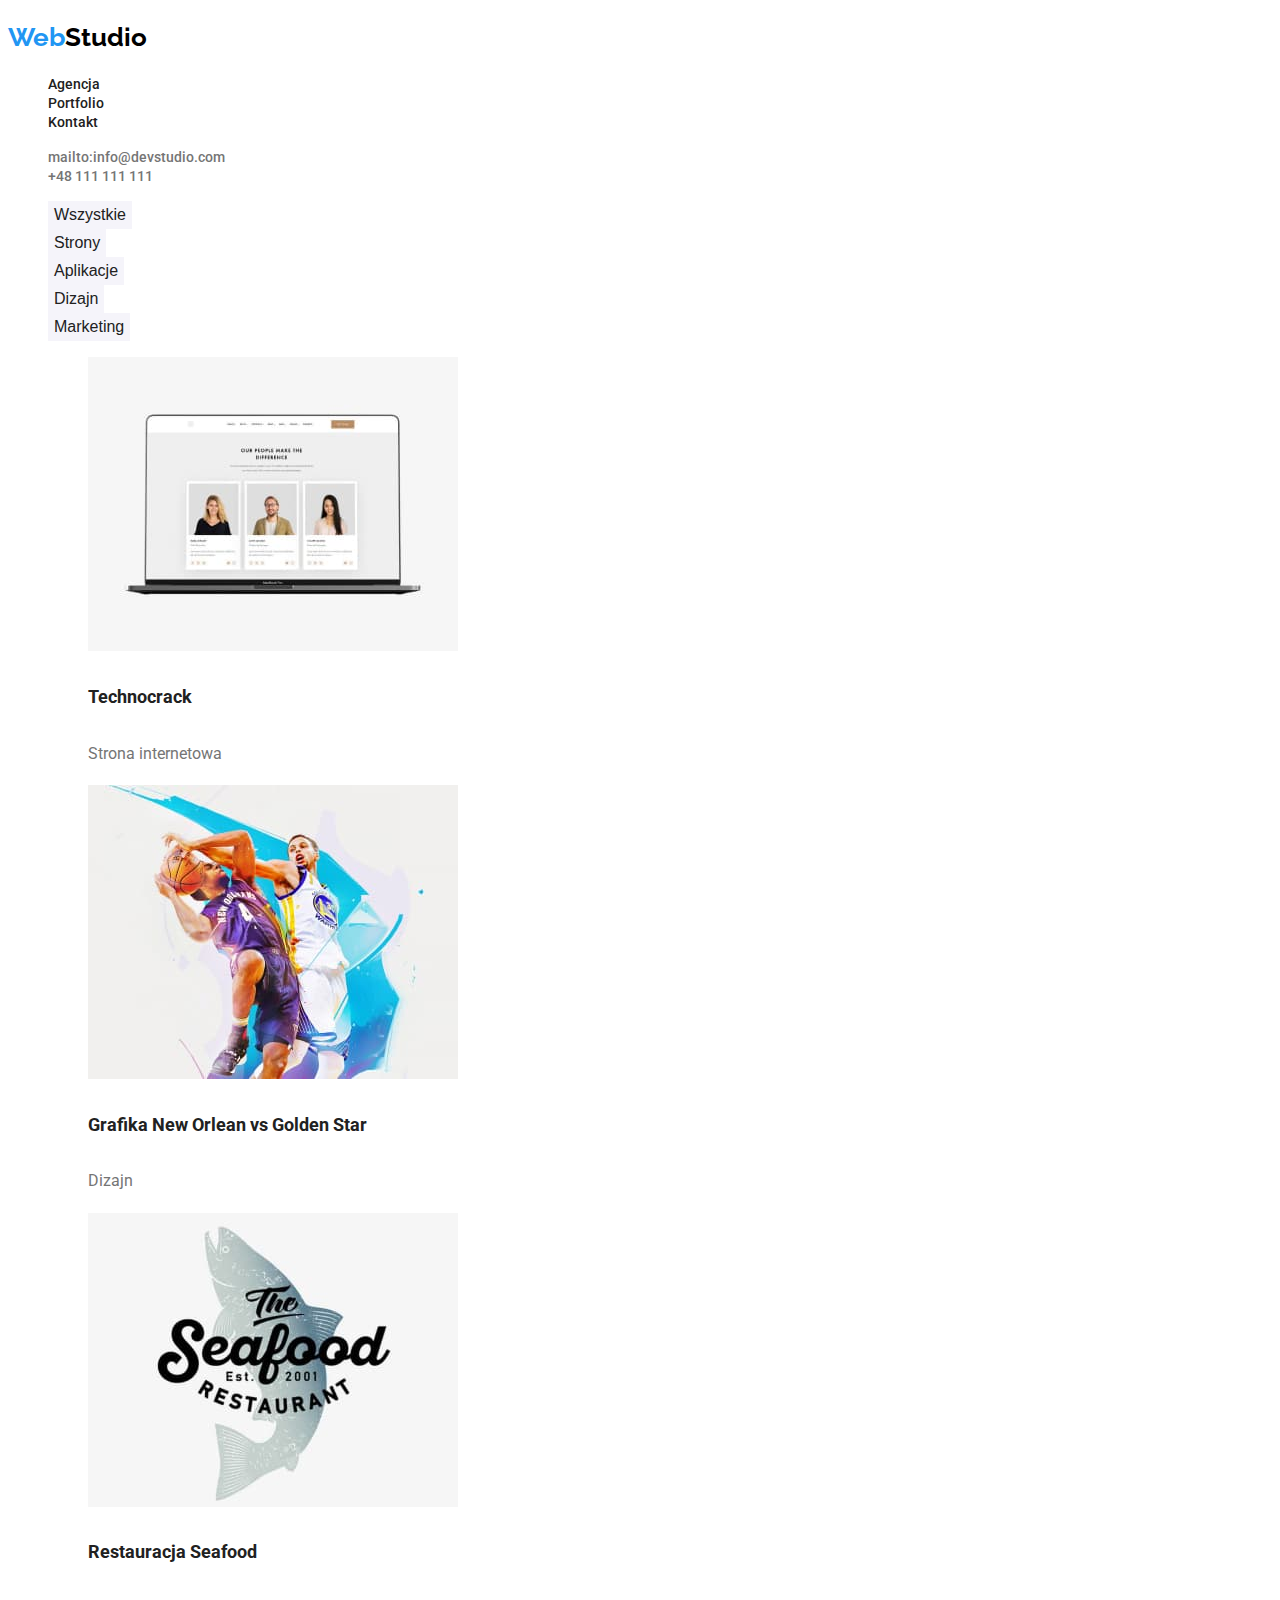
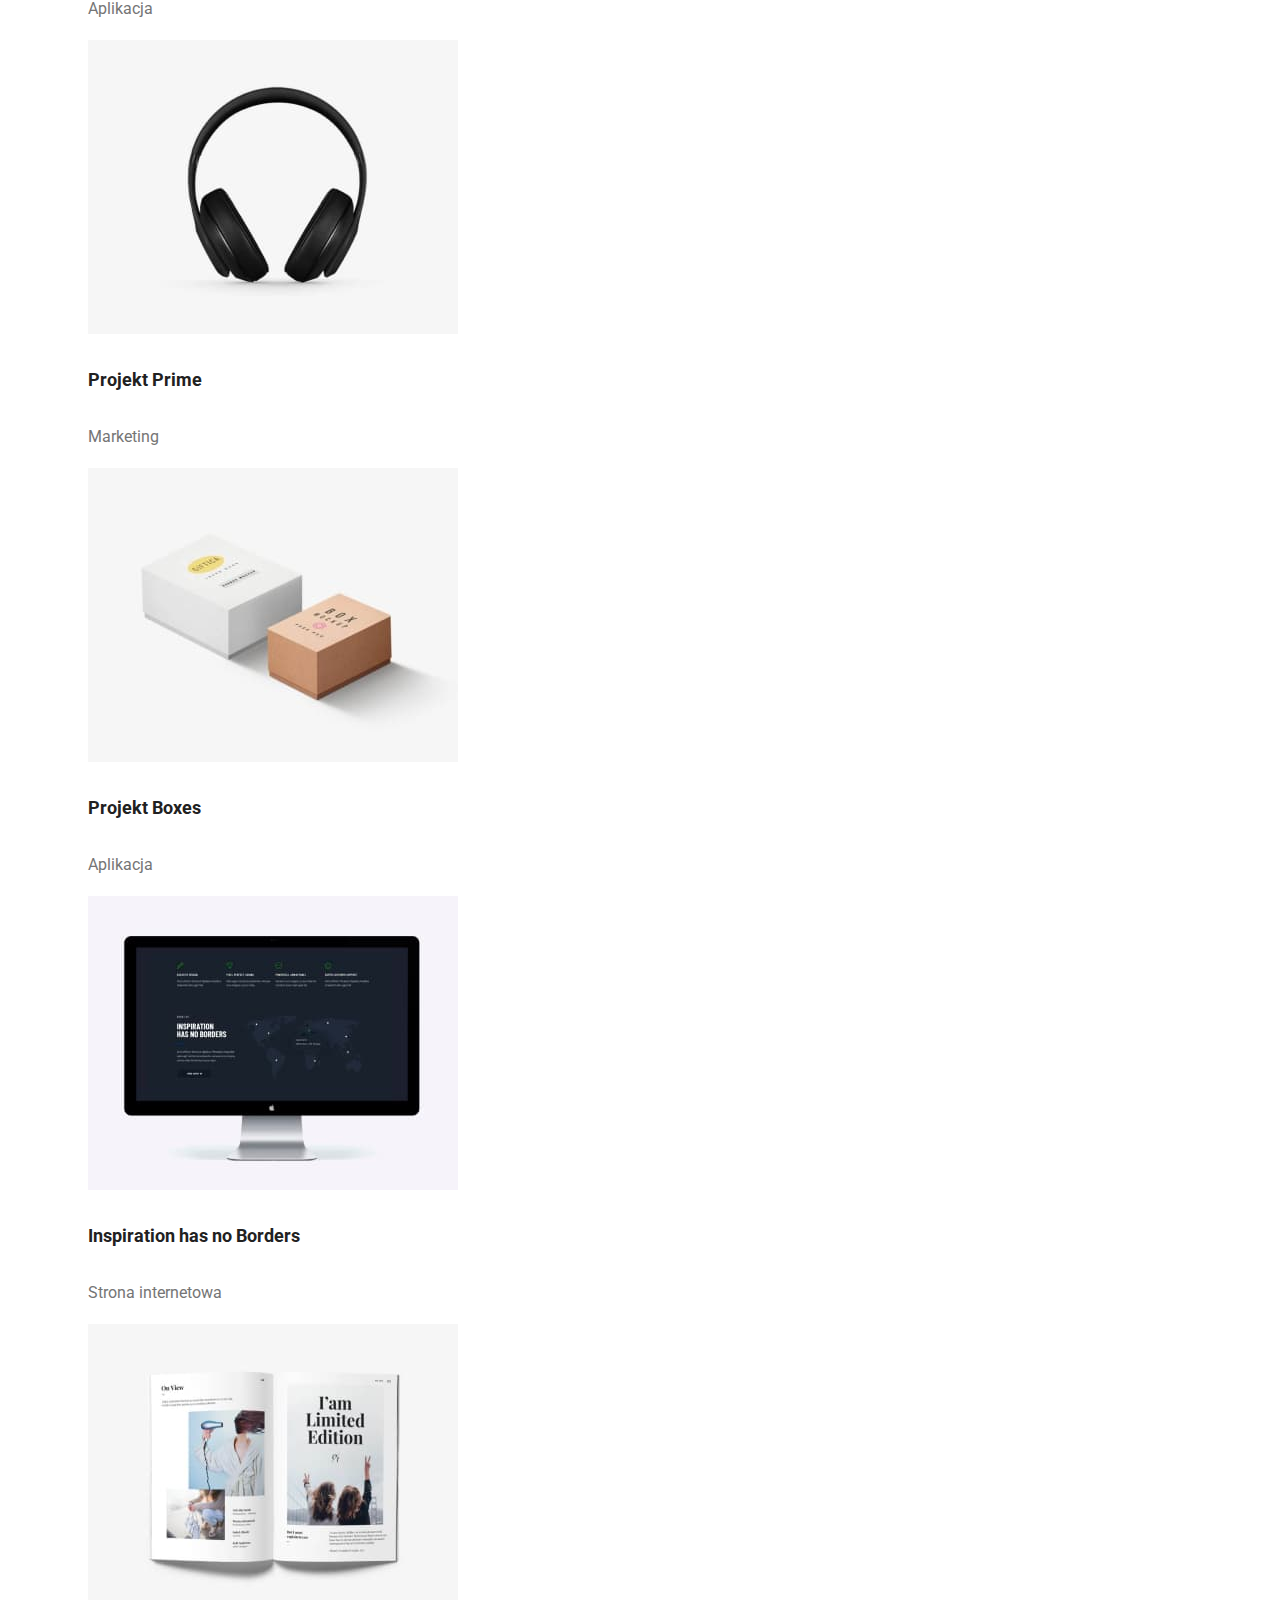
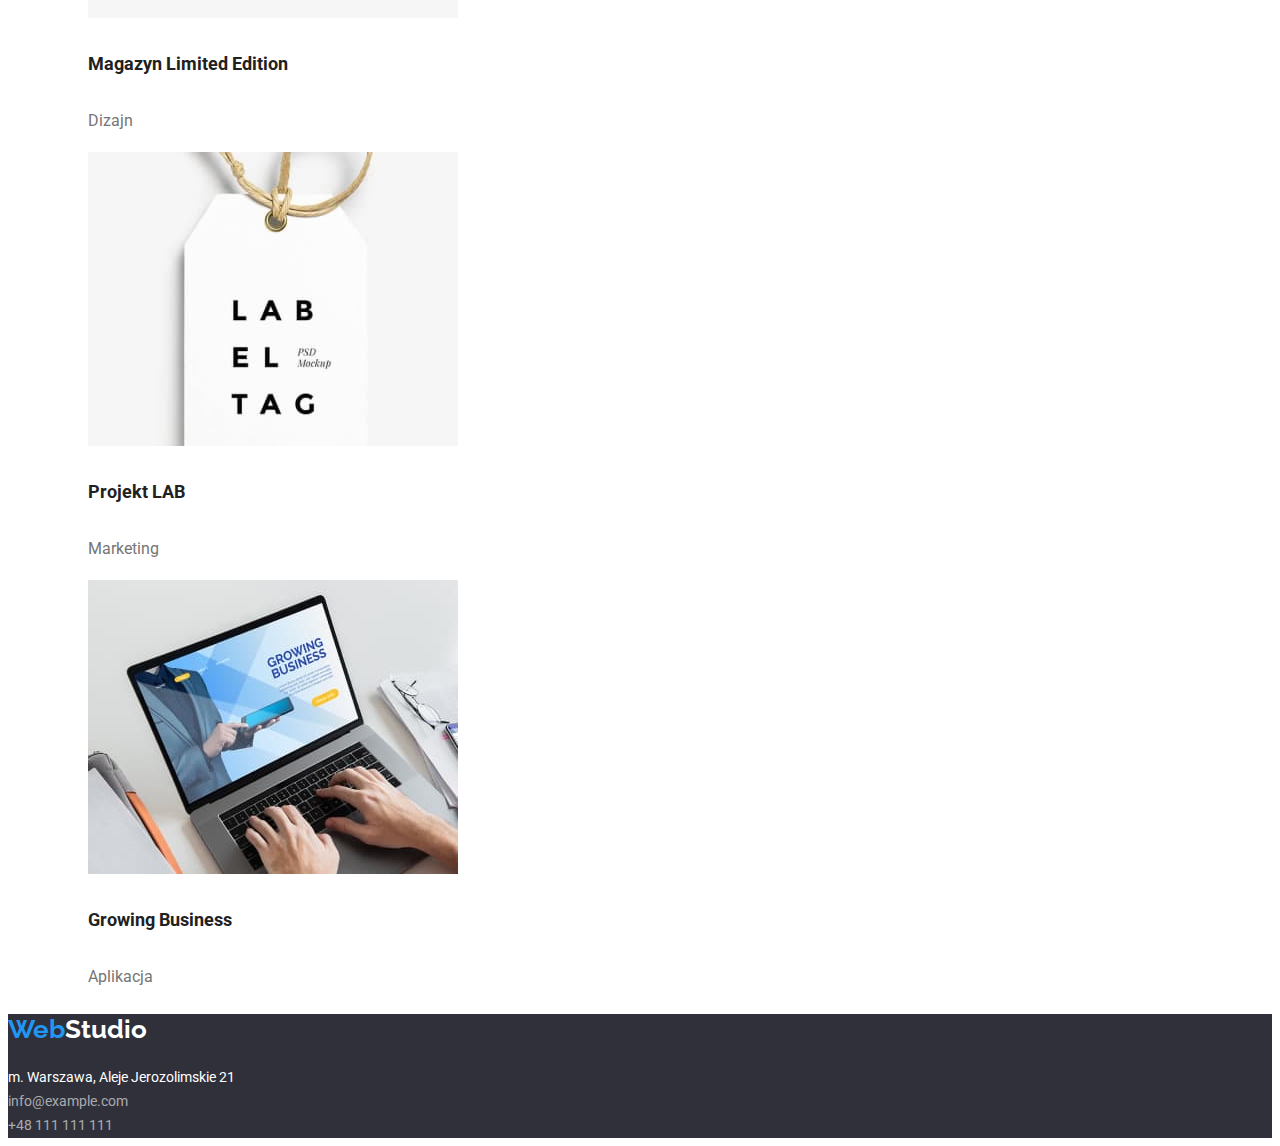
==== portfolio.html @ e63ce758 "start" ====
<!DOCTYPE html>
<html lang="pl">
  <head>
    <meta charset="utf-8" />
    <meta http-equiv="x-ua-compatible" content="ie=edge" />
    <meta name="viewport" content="width=device-width, initial-scale=1.0" />
    <link rel="stylesheet" href="./css/styles.css" />
    <link rel="preconnect" href="https://fonts.googleapis.com" />
    <link rel="preconnect" href="https://fonts.gstatic.com" crossorigin />
    <link
      href="https://fonts.googleapis.com/css2?family=Raleway:wght@700&family=Roboto:ital,wght@0,400;0,500;0,700;0,900;1,400;1,500;1,700;1,900&display=swap"
      rel="stylesheet"
    />
    <title>WebStudio</title>
  </head>

  <body>
    <!-- Header -->
    <header>
      <a class="link" href="https://vigab.github.io/goit-markup-hw-02/">
        <h2 class="web">Web<span class="studio">Studio</span></h2>
      </a>
      <nav>
        <ul>
          <li>
            <a class="link" href="index.html">Agencja</a>
          </li>
          <li>
            <a class="link" href="portfolio.html">Portfolio</a>
          </li>
          <li>
            <a class="link" href="kontakt.html">Kontakt</a>
          </li>
        </ul>
      </nav>
      <ul>
        <li>
          <a class="contact" href="mailto:info@devstudio.com"
            >mailto:info@devstudio.com</a
          >
        </li>
        <li><a class="contact" href="tel:+48111111111">+48 111 111 111</a></li>
      </ul>
    </header>
    <main>
      <!-- Section 5 -->
      <section class="portfolio-buttons">
        <ul>
          <li>
            <button type="button" class="button-portfolio">
              <span class="button-portfolio-text">Wszystkie</span>
            </button>
          </li>
          <li>
            <button type="button" class="button-portfolio">
              <span class="button-portfolio-text">Strony</span>
            </button>
          </li>
          <li>
            <button type="button" class="button-portfolio">
              <span class="button-portfolio-text">Aplikacje</span>
            </button>
          </li>
          <li>
            <button type="button" class="button-portfolio">
              <span class="button-portfolio-text">Dizajn</span>
            </button>
          </li>
          <li>
            <button type="button" class="button-portfolio">
              <span class="button-portfolio-text">Marketing</span>
            </button>
          </li>
        </ul>
      </section>
      <section class="portfolio-projects">
        <ul>
          <li>
            <figure>
              <img
                src="./images/technocrack.jpg"
                alt="projekt strony internetowej"
                width="370"
                height="294"
              />
              <figcaption>
                <h4 class="portfolio-name">Technocrack</h4>
                <p class="affiliation">Strona internetowa</p>
              </figcaption>
            </figure>
          </li>
          <li>
            <figure>
              <img
                src="./images/grafika-new-orlean.jpg"
                alt="zawodnicy koszykówki"
                width="370"
                height="294"
              />
              <figcaption>
                <h4 class="portfolio-name">
                  Grafika New Orlean vs Golden Star
                </h4>
                <p class="affiliation">Dizajn</p>
              </figcaption>
            </figure>
          </li>
          <li>
            <figure>
              <img
                src="./images/restauracja-apka.jpg"
                alt="logo restauracji"
                width="370"
                height="294"
              />
              <figcaption>
                <h4 class="portfolio-name">Restauracja Seafood</h4>
                <p class="affiliation">Aplikacja</p>
              </figcaption>
            </figure>
          </li>
          <li>
            <figure>
              <img
                src="./images/projekt-prime.jpg"
                alt="słuchawki"
                width="370"
                height="294"
              />
              <figcaption>
                <h4 class="portfolio-name">Projekt Prime</h4>
                <p class="affiliation">Marketing</p>
              </figcaption>
            </figure>
          </li>
          <li>
            <figure>
              <img
                src="./images/projekt-boxes.jpg"
                alt="pudełka"
                width="370"
                height="294"
              />
              <figcaption>
                <h4 class="portfolio-name">Projekt Boxes</h4>
                <p class="affiliation">Aplikacja</p>
              </figcaption>
            </figure>
          </li>
          <li>
            <figure>
              <img
                src="./images/isnpiration.jpg"
                alt="ekran komputerowy"
                width="370"
                height="294"
              />
              <figcaption>
                <h4 class="portfolio-name">Inspiration has no Borders</h4>
                <p class="affiliation">Strona internetowa</p>
              </figcaption>
            </figure>
          </li>
          <li>
            <figure>
              <img
                src="./images/magazyn.jpg"
                alt="magazyn"
                width="370"
                height="294"
              />
              <figcaption>
                <h4 class="portfolio-name">Magazyn Limited Edition</h4>
                <p class="affiliation">Dizajn</p>
              </figcaption>
            </figure>
          </li>
          <li>
            <figure>
              <img
                src="./images/projekt-lab.jpg"
                alt="eytkieta"
                width="370"
                height="294"
              />
              <figcaption>
                <h4 class="portfolio-name">Projekt LAB</h4>
                <p class="affiliation">Marketing</p>
              </figcaption>
            </figure>
          </li>
          <li>
            <figure>
              <img
                src="./images/growing.jpg"
                alt="laptop"
                width="370"
                height="294"
              />
              <figcaption>
                <h4 class="portfolio-name">Growing Business</h4>
                <p class="affiliation">Aplikacja</p>
              </figcaption>
            </figure>
          </li>
        </ul>
      </section>
    </main>
    <!-- Footer -->
    <footer class="footer">
      <a class="link" href="https://vigab.github.io/goit-markup-hw-02/">
        <h2 class="web-foot">Web<span class="studio-foot">Studio</span></h2>
      </a>
      <address class="address-foot">
        m. Warszawa, Aleje Jerozolimskie 21
      </address>
      <address>
        <a class="contact-foot" href="info@example.com">info@example.com</a>
      </address>
      <address>
        <a class="contact-foot" href="tel:+48111111111">+48 111 111 111</a>
      </address>
    </footer>
  </body>
</html>
---- css/styles.css ----
/*all*/
body {
    font-family: 'Roboto',
            sans-serif;
    color: black;
}

:root {
    --main-blue: #2196F3;
    --lighter-black: #212121;
    --main-grey: #757575;
    --background-dark: #2F303A;
    --button-grey: #F5F4FA;
    --background-grey: #F5F4FA;

}

ul {
    list-style-type: none;
}


/*Header*/
.web,
.studio {
    font-family: Raleway, sans-serif;
    font-size: 26px;
    font-weight: 700;
    line-height: 1.19;
}

.web {
    color: var(--main-blue);
}

.studio {
    color: black;
}

.link:hover,
.link:focus {
    color: var(--main-blue);
}

.contact:hover,
.contact:focus {
    color: var(--main-blue);
}

.link,
.contact {
    text-decoration: none;
    font-weight: 500;
    font-size: 14px;
    line-height: 1.14;
}

.link {
    color: var(--lighter-black);
}

.contact {
    color: var(--main-grey);
}


/*Sections main page*/

.section-title {
    background-color: var(--background-dark);
}

.our-team {
    background-color: var(--background-grey);
}

.title-main {
    color: white;
    font-size: 44px;
    font-weight: 900;
    text-align: center;
    line-height: 1.36;
}

.button-main {
    background-color: var(--main-blue);
    cursor: pointer;
    border: 0px;
}

.button-main:hover {
    background-color: #2196F3CC;
}

.button-main-text {
    color: white;
    font-size: 16px;
    font-weight: 700;
    text-align: center;
    line-height: 1.875;
}

.lorem-title {
    font-weight: 700;
    font-size: 14px;
    text-transform: uppercase;
    color: var(--lighter-black);
    line-height: 1.14;
}

.lorem-text {
    font-size: 14px;
    color: var(--main-grey);
    line-height: 1.71;
}

.title-section {
    font-size: 36px;
    font-weight: 700;
    text-align: center;
    color: var(--lighter-black);
    line-height: 1.17;
}

.name {
    font-weight: 500;
    font-size: 16px;
    text-align: center;
    color: var(--lighter-black);
    line-height: 1.19;
}

.occupation {
    font-size: 16px;
    text-align: center;
    color: var(--main-grey);
    line-height: 1.19;
}

/* Section portfolio */

.button-portfolio {
    background-color: var(--button-grey);
    cursor: pointer;
    border: 0px;
}

.button-portfolio:hover {
    background-color: var(--main-blue);
}

.button-portfolio-text {
    font-size: 16px;
    font-weight: 500;
    line-height: 1.62;
    color: var(--lighter-black);
    text-align: center;
}

.portfolio-name {
    font-weight: 700;
    font-size: 18px;
    line-height: 2;
    color: var(--lighter-black);
}

.affiliation {
    font-size: 16px;
    line-height: 1.88;
    color: var(--main-grey);
}




/*Footer*/

.footer {
    background-color: var(--background-dark);
}

.web-foot,
.studio-foot {
    font-family: Raleway, sans-serif;
    font-size: 26px;
    font-weight: 700;
    line-height: 1.19;
}

.web-foot {
    color: var(--main-blue);
}

.studio-foot {
    color: white;
}

.address-foot {
    color: white;
}

.contact-foot:hover,
.contact-foot:focus {
    color: var(--main-blue);
}

.contact-foot {
    text-decoration: none;
    color: rgba(255, 255, 255, 0.6);
}

.address-foot,
.contact-foot {
    font-size: 14px;
    line-height: 1.71;
    font-style: normal;
}
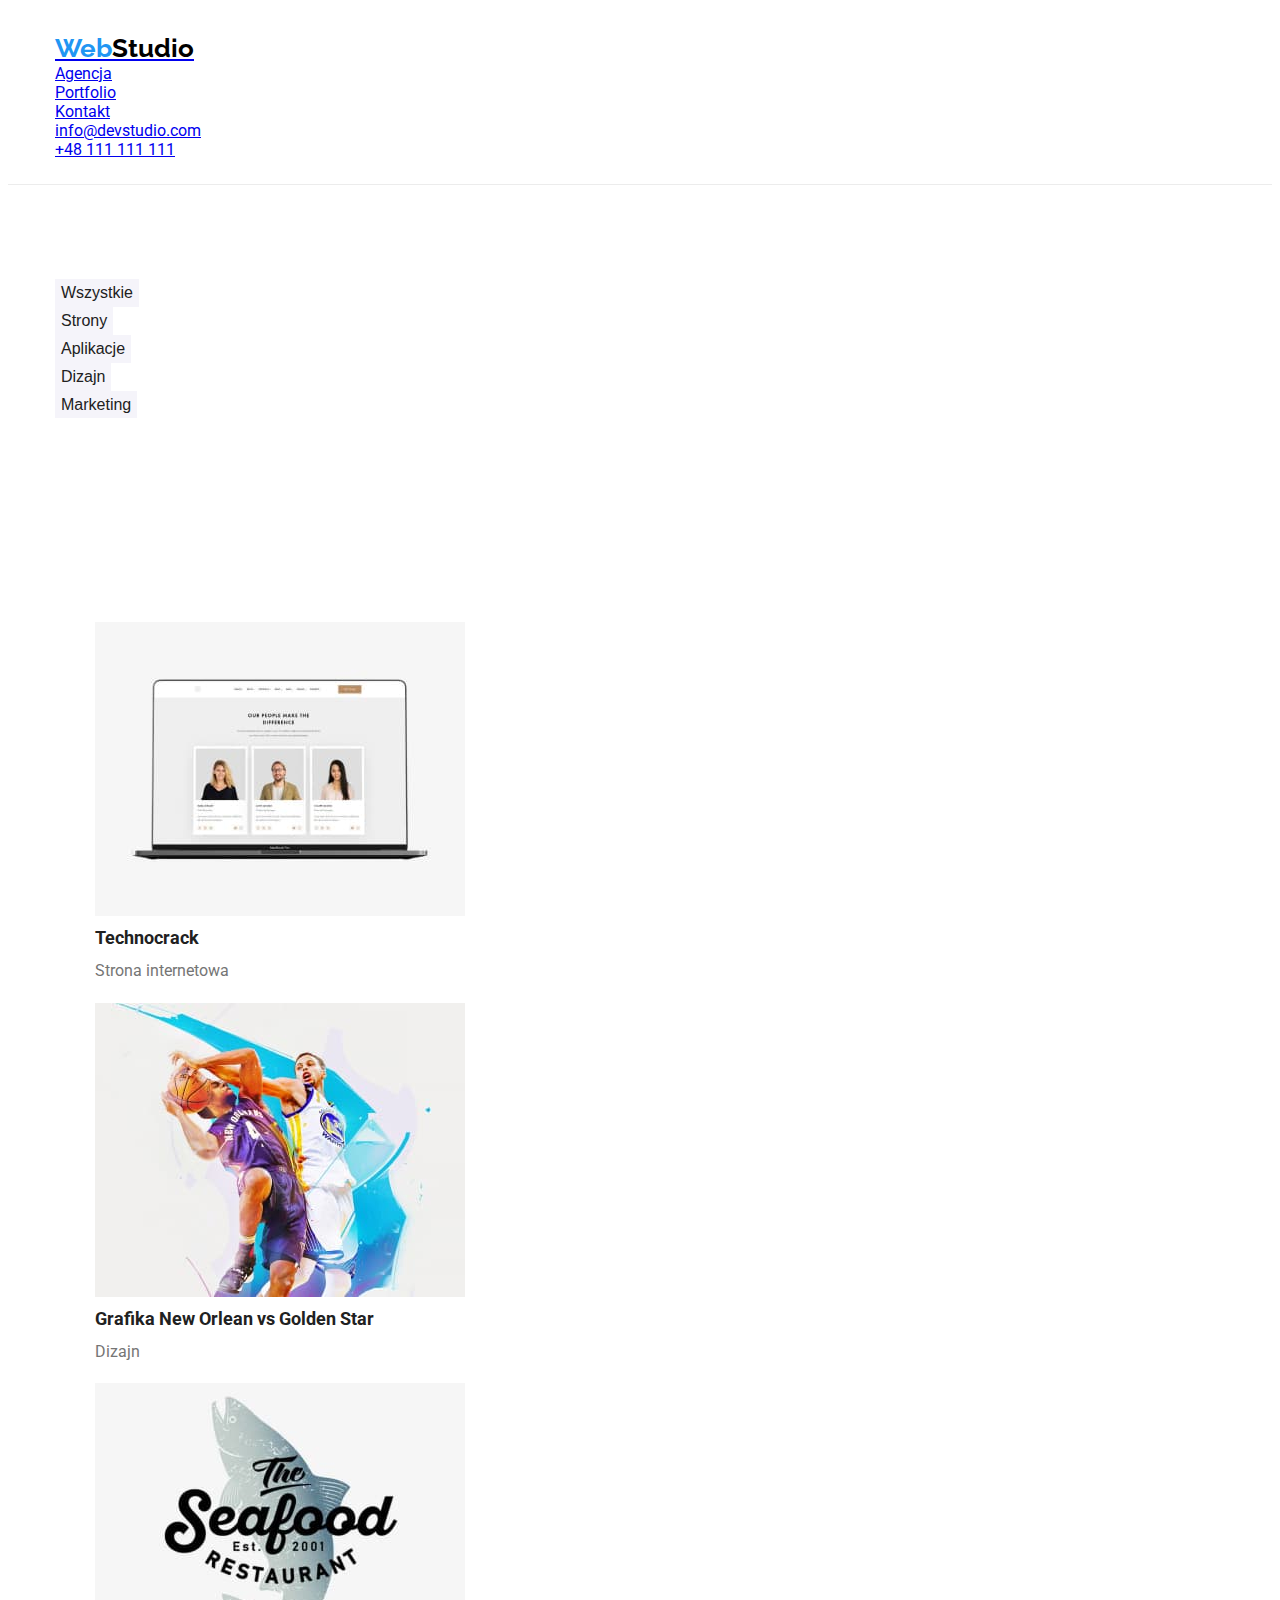
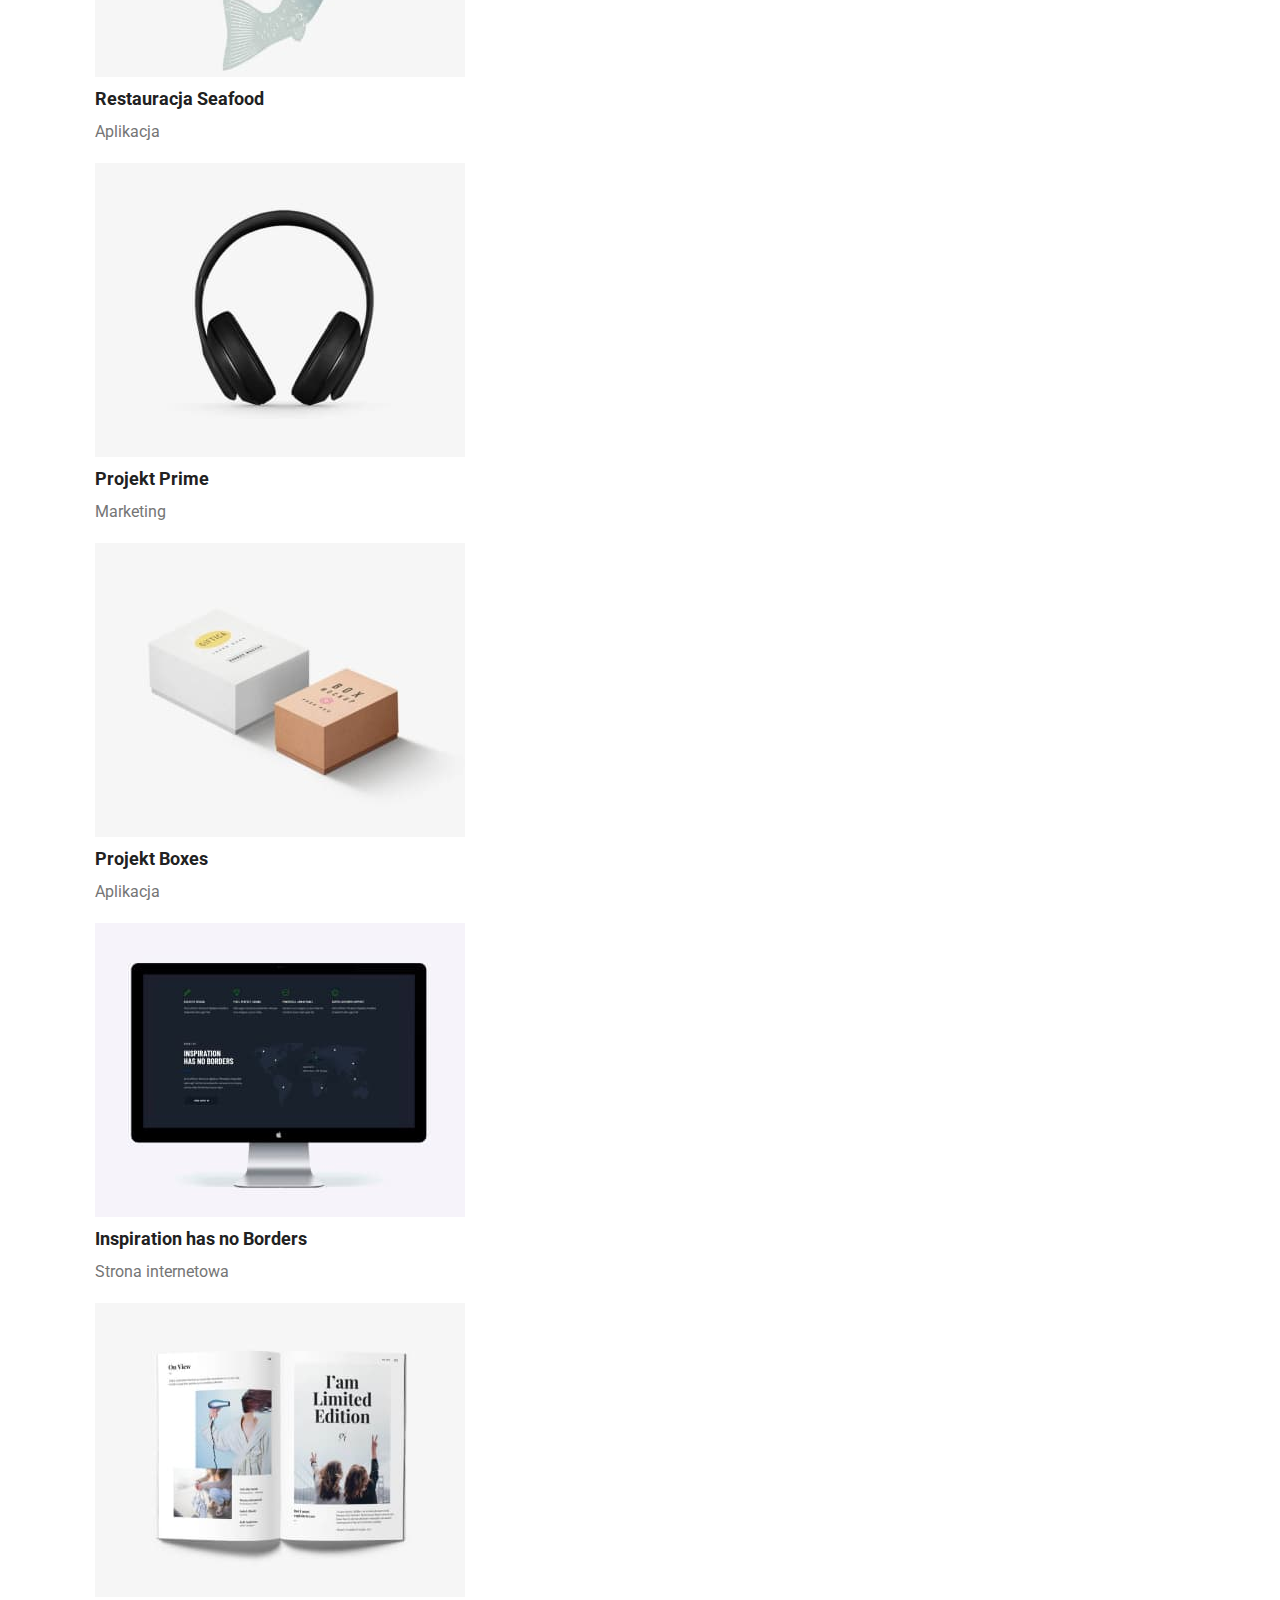
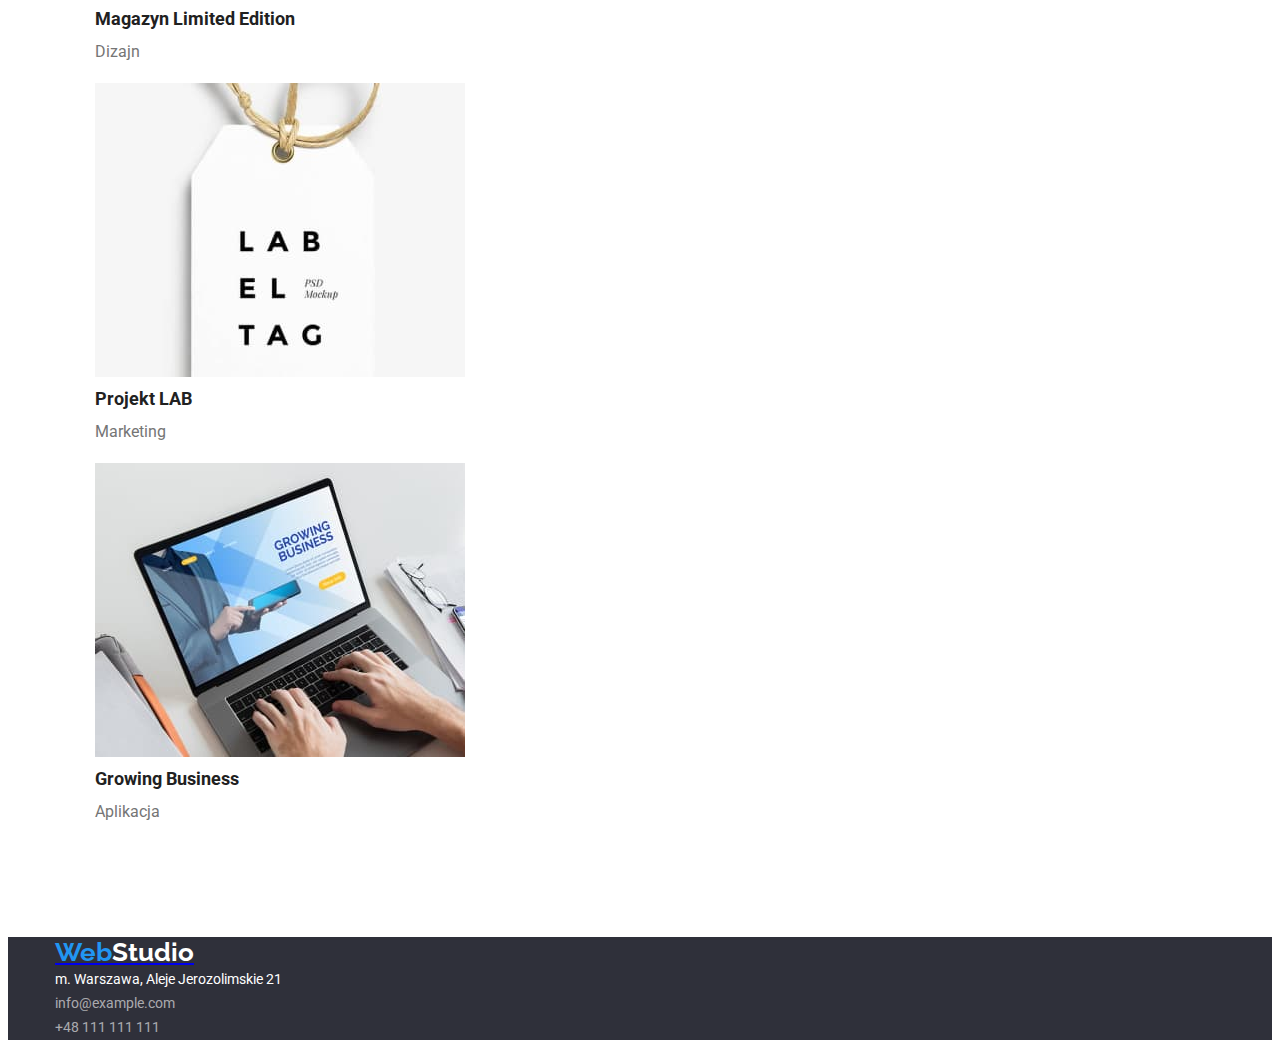
==== commit c5b2eacd: "learning flex" ====
--- a/portfolio.html
+++ b/portfolio.html
@@ -16,211 +16,229 @@
 
   <body>
     <!-- Header -->
-    <header>
-      <a class="link" href="https://vigab.github.io/goit-markup-hw-02/">
-        <h2 class="web">Web<span class="studio">Studio</span></h2>
-      </a>
-      <nav>
+    <header class="header">
+      <div class="container">
+        <a class="link" href="https://vigab.github.io/goit-markup-hw-03/">
+          <h2 class="web">Web<span class="studio">Studio</span></h2>
+        </a>
+        <nav class="navigation">
+          <ul>
+            <li>
+              <a class="link" href="index.html">Agencja</a>
+            </li>
+            <li>
+              <a class="link" href="portfolio.html">Portfolio</a>
+            </li>
+            <li>
+              <a class="link" href="kontakt.html">Kontakt</a>
+            </li>
+          </ul>
+        </nav>
         <ul>
           <li>
-            <a class="link" href="index.html">Agencja</a>
+            <a class="contact" href="mailto:info@devstudio.com"
+              >info@devstudio.com</a
+            >
           </li>
           <li>
-            <a class="link" href="portfolio.html">Portfolio</a>
-          </li>
-          <li>
-            <a class="link" href="kontakt.html">Kontakt</a>
+            <a class="contact" href="tel:+48111111111">+48 111 111 111</a>
           </li>
         </ul>
-      </nav>
-      <ul>
-        <li>
-          <a class="contact" href="mailto:info@devstudio.com"
-            >mailto:info@devstudio.com</a
-          >
-        </li>
-        <li><a class="contact" href="tel:+48111111111">+48 111 111 111</a></li>
-      </ul>
+      </div>
     </header>
     <main>
       <!-- Section 5 -->
-      <section class="portfolio-buttons">
-        <ul>
-          <li>
-            <button type="button" class="button-portfolio">
-              <span class="button-portfolio-text">Wszystkie</span>
-            </button>
-          </li>
-          <li>
-            <button type="button" class="button-portfolio">
-              <span class="button-portfolio-text">Strony</span>
-            </button>
-          </li>
-          <li>
-            <button type="button" class="button-portfolio">
-              <span class="button-portfolio-text">Aplikacje</span>
-            </button>
-          </li>
-          <li>
-            <button type="button" class="button-portfolio">
-              <span class="button-portfolio-text">Dizajn</span>
-            </button>
-          </li>
-          <li>
-            <button type="button" class="button-portfolio">
-              <span class="button-portfolio-text">Marketing</span>
-            </button>
-          </li>
-        </ul>
+      <section class="portfolio-buttons section">
+        <div class="container">
+          <ul>
+            <li>
+              <button type="button" class="button-portfolio">
+                <span class="button-portfolio-text">Wszystkie</span>
+              </button>
+            </li>
+            <li>
+              <button type="button" class="button-portfolio">
+                <span class="button-portfolio-text">Strony</span>
+              </button>
+            </li>
+            <li>
+              <button type="button" class="button-portfolio">
+                <span class="button-portfolio-text">Aplikacje</span>
+              </button>
+            </li>
+            <li>
+              <button type="button" class="button-portfolio">
+                <span class="button-portfolio-text">Dizajn</span>
+              </button>
+            </li>
+            <li>
+              <button type="button" class="button-portfolio">
+                <span class="button-portfolio-text">Marketing</span>
+              </button>
+            </li>
+          </ul>
+        </div>
       </section>
-      <section class="portfolio-projects">
-        <ul>
-          <li>
-            <figure>
-              <img
-                src="./images/technocrack.jpg"
-                alt="projekt strony internetowej"
-                width="370"
-                height="294"
-              />
-              <figcaption>
-                <h4 class="portfolio-name">Technocrack</h4>
-                <p class="affiliation">Strona internetowa</p>
-              </figcaption>
-            </figure>
-          </li>
-          <li>
-            <figure>
-              <img
-                src="./images/grafika-new-orlean.jpg"
-                alt="zawodnicy koszykówki"
-                width="370"
-                height="294"
-              />
-              <figcaption>
-                <h4 class="portfolio-name">
-                  Grafika New Orlean vs Golden Star
-                </h4>
-                <p class="affiliation">Dizajn</p>
-              </figcaption>
-            </figure>
-          </li>
-          <li>
-            <figure>
-              <img
-                src="./images/restauracja-apka.jpg"
-                alt="logo restauracji"
-                width="370"
-                height="294"
-              />
-              <figcaption>
-                <h4 class="portfolio-name">Restauracja Seafood</h4>
-                <p class="affiliation">Aplikacja</p>
-              </figcaption>
-            </figure>
-          </li>
-          <li>
-            <figure>
-              <img
-                src="./images/projekt-prime.jpg"
-                alt="słuchawki"
-                width="370"
-                height="294"
-              />
-              <figcaption>
-                <h4 class="portfolio-name">Projekt Prime</h4>
-                <p class="affiliation">Marketing</p>
-              </figcaption>
-            </figure>
-          </li>
-          <li>
-            <figure>
-              <img
-                src="./images/projekt-boxes.jpg"
-                alt="pudełka"
-                width="370"
-                height="294"
-              />
-              <figcaption>
-                <h4 class="portfolio-name">Projekt Boxes</h4>
-                <p class="affiliation">Aplikacja</p>
-              </figcaption>
-            </figure>
-          </li>
-          <li>
-            <figure>
-              <img
-                src="./images/isnpiration.jpg"
-                alt="ekran komputerowy"
-                width="370"
-                height="294"
-              />
-              <figcaption>
-                <h4 class="portfolio-name">Inspiration has no Borders</h4>
-                <p class="affiliation">Strona internetowa</p>
-              </figcaption>
-            </figure>
-          </li>
-          <li>
-            <figure>
-              <img
-                src="./images/magazyn.jpg"
-                alt="magazyn"
-                width="370"
-                height="294"
-              />
-              <figcaption>
-                <h4 class="portfolio-name">Magazyn Limited Edition</h4>
-                <p class="affiliation">Dizajn</p>
-              </figcaption>
-            </figure>
-          </li>
-          <li>
-            <figure>
-              <img
-                src="./images/projekt-lab.jpg"
-                alt="eytkieta"
-                width="370"
-                height="294"
-              />
-              <figcaption>
-                <h4 class="portfolio-name">Projekt LAB</h4>
-                <p class="affiliation">Marketing</p>
-              </figcaption>
-            </figure>
-          </li>
-          <li>
-            <figure>
-              <img
-                src="./images/growing.jpg"
-                alt="laptop"
-                width="370"
-                height="294"
-              />
-              <figcaption>
-                <h4 class="portfolio-name">Growing Business</h4>
-                <p class="affiliation">Aplikacja</p>
-              </figcaption>
-            </figure>
-          </li>
-        </ul>
+      <!-- Section 6 -->
+      <section class="portfolio-projects section">
+        <div class="container">
+          <ul>
+            <li>
+              <figure>
+                <img
+                  src="./images/technocrack.jpg"
+                  alt="projekt strony internetowej"
+                  width="370"
+                  height="294"
+                />
+                <figcaption>
+                  <h4 class="portfolio-name">Technocrack</h4>
+                  <p class="affiliation">Strona internetowa</p>
+                </figcaption>
+              </figure>
+            </li>
+            <li>
+              <figure>
+                <img
+                  src="./images/grafika-new-orlean.jpg"
+                  alt="zawodnicy koszykówki"
+                  width="370"
+                  height="294"
+                />
+                <figcaption>
+                  <h4 class="portfolio-name">
+                    Grafika New Orlean vs Golden Star
+                  </h4>
+                  <p class="affiliation">Dizajn</p>
+                </figcaption>
+              </figure>
+            </li>
+            <li>
+              <figure>
+                <img
+                  src="./images/restauracja-apka.jpg"
+                  alt="logo restauracji"
+                  width="370"
+                  height="294"
+                />
+                <figcaption>
+                  <h4 class="portfolio-name">Restauracja Seafood</h4>
+                  <p class="affiliation">Aplikacja</p>
+                </figcaption>
+              </figure>
+            </li>
+            <li>
+              <figure>
+                <img
+                  src="./images/projekt-prime.jpg"
+                  alt="słuchawki"
+                  width="370"
+                  height="294"
+                />
+                <figcaption>
+                  <h4 class="portfolio-name">Projekt Prime</h4>
+                  <p class="affiliation">Marketing</p>
+                </figcaption>
+              </figure>
+            </li>
+            <li>
+              <figure>
+                <img
+                  src="./images/projekt-boxes.jpg"
+                  alt="pudełka"
+                  width="370"
+                  height="294"
+                />
+                <figcaption>
+                  <h4 class="portfolio-name">Projekt Boxes</h4>
+                  <p class="affiliation">Aplikacja</p>
+                </figcaption>
+              </figure>
+            </li>
+            <li>
+              <figure>
+                <img
+                  src="./images/isnpiration.jpg"
+                  alt="ekran komputerowy"
+                  width="370"
+                  height="294"
+                />
+                <figcaption>
+                  <h4 class="portfolio-name">Inspiration has no Borders</h4>
+                  <p class="affiliation">Strona internetowa</p>
+                </figcaption>
+              </figure>
+            </li>
+            <li>
+              <figure>
+                <img
+                  src="./images/magazyn.jpg"
+                  alt="magazyn"
+                  width="370"
+                  height="294"
+                />
+                <figcaption>
+                  <h4 class="portfolio-name">Magazyn Limited Edition</h4>
+                  <p class="affiliation">Dizajn</p>
+                </figcaption>
+              </figure>
+            </li>
+            <li>
+              <figure>
+                <img
+                  src="./images/projekt-lab.jpg"
+                  alt="eytkieta"
+                  width="370"
+                  height="294"
+                />
+                <figcaption>
+                  <h4 class="portfolio-name">Projekt LAB</h4>
+                  <p class="affiliation">Marketing</p>
+                </figcaption>
+              </figure>
+            </li>
+            <li>
+              <figure>
+                <img
+                  src="./images/growing.jpg"
+                  alt="laptop"
+                  width="370"
+                  height="294"
+                />
+                <figcaption>
+                  <h4 class="portfolio-name">Growing Business</h4>
+                  <p class="affiliation">Aplikacja</p>
+                </figcaption>
+              </figure>
+            </li>
+          </ul>
+        </div>
       </section>
     </main>
     <!-- Footer -->
     <footer class="footer">
-      <a class="link" href="https://vigab.github.io/goit-markup-hw-02/">
-        <h2 class="web-foot">Web<span class="studio-foot">Studio</span></h2>
-      </a>
-      <address class="address-foot">
-        m. Warszawa, Aleje Jerozolimskie 21
-      </address>
-      <address>
-        <a class="contact-foot" href="info@example.com">info@example.com</a>
-      </address>
-      <address>
-        <a class="contact-foot" href="tel:+48111111111">+48 111 111 111</a>
-      </address>
+      <div class="container">
+        <a class="link" href="https://vigab.github.io/goit-markup-hw-03/">
+          <h2 class="web-foot">Web<span class="studio-foot">Studio</span></h2>
+        </a>
+        <address>
+          <ul>
+            <li>
+              <p class="address-foot">m. Warszawa, Aleje Jerozolimskie 21</p>
+            </li>
+            <li>
+              <a class="contact-foot" href="info@example.com"
+                >info@example.com</a
+              >
+            </li>
+            <li>
+              <a class="contact-foot" href="tel:+48111111111"
+                >+48 111 111 111</a
+              >
+            </li>
+          </ul>
+        </address>
+      </div>
     </footer>
   </body>
 </html>
-
--- a/css/styles.css
+++ b/css/styles.css
@@ -15,12 +15,77 @@
 
 }
 
+*,
+*::before,
+*::after {
+  box-sizing: border-box;
+}
+
+h1,
+h2,
+h3,
+h4,
+h5,
+h6,
+p,
+ul {
+    margin: 0;
+    padding: 0;
+}
+
 ul {
     list-style-type: none;
 }
 
+.container {
+    max-width: 1200px;
+    margin: 0 auto;
+    padding: 0 15px;
+}
+
+.section {
+    padding-top: 94px;
+    padding-bottom: 94px;
+}
 
 /*Header*/
+
+.header {
+    border-bottom: 1px solid #ececec;
+    background-color: #fff;
+    padding: 25px 0;
+}
+
+.header-menu {
+    display: flex;
+    justify-content: space-between;
+    flex-wrap: wrap;
+    align-items: center;
+}
+
+.header-menu-items {
+    display: flex;
+    flex-wrap: wrap;
+    align-items: center;
+    list-style: none;
+}
+
+.header-menu-items-nav {
+    display: flex;
+    flex-wrap: wrap;
+    align-items: center;
+    list-style: none;
+    margin-left: -46px;
+}
+
+.header-menu-items-contact {
+    display: flex;
+    flex-wrap: wrap;
+    align-items: center;
+    list-style: none;
+    margin-left: -50px;
+}
+
 .web,
 .studio {
     font-family: Raleway, sans-serif;
@@ -29,6 +94,10 @@
     line-height: 1.19;
 }
 
+.link-webstudio {
+    margin-right: 93px;
+}
+
 .web {
     color: var(--main-blue);
 }
@@ -37,30 +106,33 @@
     color: black;
 }
 
-.link:hover,
-.link:focus {
-    color: var(--main-blue);
-}
-
-.contact:hover,
-.contact:focus {
-    color: var(--main-blue);
-}
-
-.link,
-.contact {
+.header-menu-items-nav-link:hover,
+.header-menu-items-nav-link:focus {
+    color: var(--main-blue);
+}
+
+.header-menu-items-contact-link:hover,
+.header-menu-items-contact-link:focus {
+    color: var(--main-blue);
+}
+
+.header-menu-items-nav-link,
+.header-menu-items-contact,
+.link-webstudio {
     text-decoration: none;
     font-weight: 500;
     font-size: 14px;
     line-height: 1.14;
 }
 
-.link {
-    color: var(--lighter-black);
-}
-
-.contact {
-    color: var(--main-grey);
+.header-menu-items-nav-link {
+    color: var(--lighter-black);
+    margin-left: 46px;
+}
+
+.header-menu-items-contact-link {
+    color: var(--main-grey);
+    margin-left: 50px;
 }
 
 
@@ -92,6 +164,7 @@
     background-color: #2196F3CC;
 }
 
+
 .button-main-text {
     color: white;
     font-size: 16px;
@@ -149,6 +222,10 @@
     background-color: var(--main-blue);
 }
 
+.button-portfolio:hover > span {
+    color: white;
+}
+
 .button-portfolio-text {
     font-size: 16px;
     font-weight: 500;
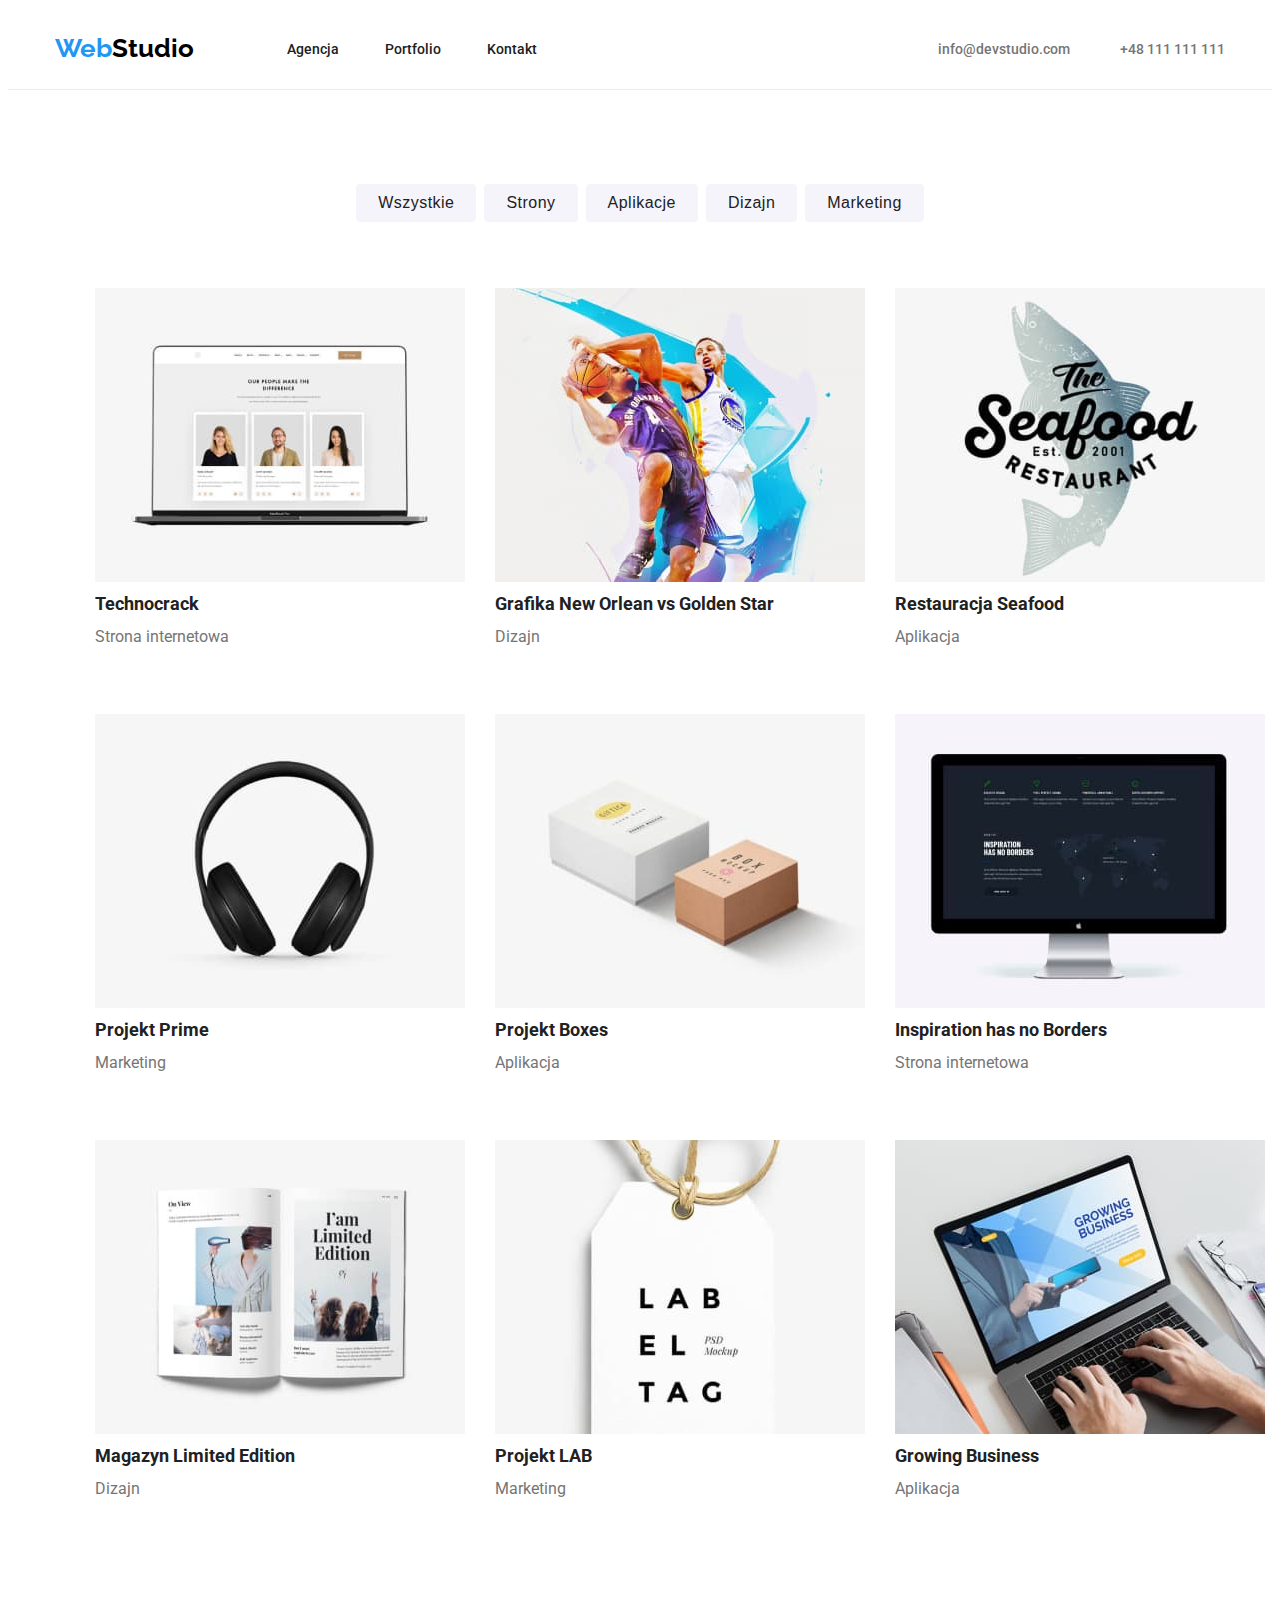
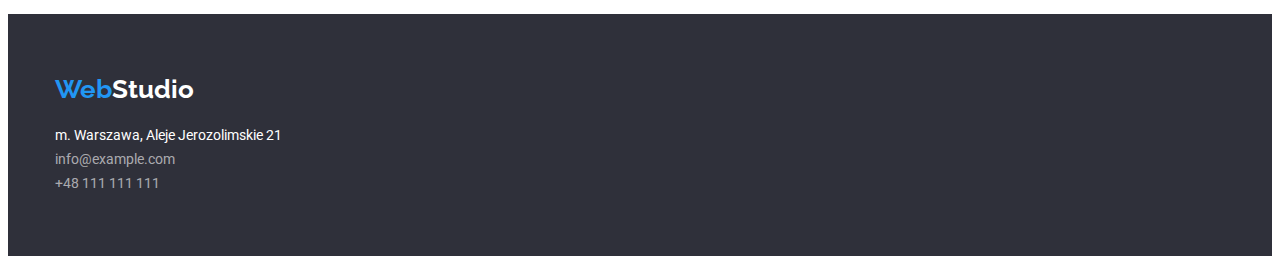
==== commit 6f32ea50: "done" ====
--- a/portfolio.html
+++ b/portfolio.html
@@ -18,72 +18,81 @@
     <!-- Header -->
     <header class="header">
       <div class="container">
-        <a class="link" href="https://vigab.github.io/goit-markup-hw-03/">
-          <h2 class="web">Web<span class="studio">Studio</span></h2>
-        </a>
-        <nav class="navigation">
-          <ul>
-            <li>
-              <a class="link" href="index.html">Agencja</a>
-            </li>
-            <li>
-              <a class="link" href="portfolio.html">Portfolio</a>
-            </li>
-            <li>
-              <a class="link" href="kontakt.html">Kontakt</a>
-            </li>
-          </ul>
-        </nav>
-        <ul>
-          <li>
-            <a class="contact" href="mailto:info@devstudio.com"
-              >info@devstudio.com</a
+        <div class="header-menu">
+          <div class="header-menu-items">
+            <a
+              class="link-webstudio"
+              href="https://vigab.github.io/goit-markup-hw-03/"
             >
-          </li>
-          <li>
-            <a class="contact" href="tel:+48111111111">+48 111 111 111</a>
-          </li>
-        </ul>
+              <h2 class="web">Web<span class="studio">Studio</span></h2>
+            </a>
+            <nav>
+              <ul class="header-menu-items-nav">
+                <li>
+                  <a class="header-menu-items-nav-link" href="index.html">Agencja</a>
+                </li>
+                <li>
+                  <a class="header-menu-items-nav-link" href="portfolio.html">Portfolio</a>
+                </li>
+                <li>
+                  <a class="header-menu-items-nav-link" href="kontakt.html">Kontakt</a>
+                </li>
+              </ul>
+              </div>
+            </nav>
+            <ul class="header-menu-items-contact">
+              <li>
+                <a class="header-menu-items-contact-link" href="mailto:info@devstudio.com"
+                  >info@devstudio.com</a
+                >
+              </li>
+              <li>
+                <a class="header-menu-items-contact-link" href="tel:+48111111111"
+                  >+48 111 111 111</a
+                >
+              </li>
+            </ul>
+          
+        </div>
       </div>
     </header>
     <main>
+    <div class="container">
       <!-- Section 5 -->
-      <section class="portfolio-buttons section">
-        <div class="container">
-          <ul>
-            <li>
+      <section class="section">
+        <section class="portfolio-buttons">
+          <ul class="portfolio-buttons-list">
+            <li class="portfolio-buttons-list-item">
               <button type="button" class="button-portfolio">
                 <span class="button-portfolio-text">Wszystkie</span>
               </button>
             </li>
-            <li>
+            <li class="portfolio-buttons-list-item">
               <button type="button" class="button-portfolio">
                 <span class="button-portfolio-text">Strony</span>
               </button>
             </li>
-            <li>
+            <li class="portfolio-buttons-list-item">
               <button type="button" class="button-portfolio">
                 <span class="button-portfolio-text">Aplikacje</span>
               </button>
             </li>
-            <li>
+            <li class="portfolio-buttons-list-item">
               <button type="button" class="button-portfolio">
                 <span class="button-portfolio-text">Dizajn</span>
               </button>
             </li>
-            <li>
+            <li class="portfolio-buttons-list-item">
               <button type="button" class="button-portfolio">
                 <span class="button-portfolio-text">Marketing</span>
               </button>
             </li>
           </ul>
-        </div>
-      </section>
+        </section>
       <!-- Section 6 -->
-      <section class="portfolio-projects section">
-        <div class="container">
-          <ul>
-            <li>
+        <section class="portfolio-projects"> 
+          <ul class="portfolio-projects-list">
+            <li class="portfolio-projects-list-item">
               <figure>
                 <img
                   src="./images/technocrack.jpg"
@@ -97,7 +106,7 @@
                 </figcaption>
               </figure>
             </li>
-            <li>
+            <li class="portfolio-projects-list-item">
               <figure>
                 <img
                   src="./images/grafika-new-orlean.jpg"
@@ -113,7 +122,7 @@
                 </figcaption>
               </figure>
             </li>
-            <li>
+            <li class="portfolio-projects-list-item">
               <figure>
                 <img
                   src="./images/restauracja-apka.jpg"
@@ -127,7 +136,7 @@
                 </figcaption>
               </figure>
             </li>
-            <li>
+            <li class="portfolio-projects-list-item">
               <figure>
                 <img
                   src="./images/projekt-prime.jpg"
@@ -141,7 +150,7 @@
                 </figcaption>
               </figure>
             </li>
-            <li>
+            <li class="portfolio-projects-list-item">
               <figure>
                 <img
                   src="./images/projekt-boxes.jpg"
@@ -155,7 +164,7 @@
                 </figcaption>
               </figure>
             </li>
-            <li>
+            <li class="portfolio-projects-list-item">
               <figure>
                 <img
                   src="./images/isnpiration.jpg"
@@ -169,7 +178,7 @@
                 </figcaption>
               </figure>
             </li>
-            <li>
+            <li class="portfolio-projects-list-item">
               <figure>
                 <img
                   src="./images/magazyn.jpg"
@@ -183,7 +192,7 @@
                 </figcaption>
               </figure>
             </li>
-            <li>
+            <li class="portfolio-projects-list-item">
               <figure>
                 <img
                   src="./images/projekt-lab.jpg"
@@ -197,7 +206,7 @@
                 </figcaption>
               </figure>
             </li>
-            <li>
+            <li class="portfolio-projects-list-item">
               <figure>
                 <img
                   src="./images/growing.jpg"
@@ -211,28 +220,29 @@
                 </figcaption>
               </figure>
             </li>
-          </ul>
-        </div>
+          </ul> 
+        </section>
       </section>
+    </div>
     </main>
     <!-- Footer -->
     <footer class="footer">
       <div class="container">
-        <a class="link" href="https://vigab.github.io/goit-markup-hw-03/">
-          <h2 class="web-foot">Web<span class="studio-foot">Studio</span></h2>
+        <a class="link-webstudio" href="https://vigab.github.io/goit-markup-hw-03/">
+          <h2 class="footer-web">Web<span class="footer-studio">Studio</span></h2>
         </a>
         <address>
           <ul>
             <li>
-              <p class="address-foot">m. Warszawa, Aleje Jerozolimskie 21</p>
+              <p class="footer-address">m. Warszawa, Aleje Jerozolimskie 21</p>
             </li>
             <li>
-              <a class="contact-foot" href="info@example.com"
+              <a class="footer-contact" href="info@example.com"
                 >info@example.com</a
               >
             </li>
             <li>
-              <a class="contact-foot" href="tel:+48111111111"
+              <a class="footer-contact" href="tel:+48111111111"
                 >+48 111 111 111</a
               >
             </li>
@@ -240,5 +250,7 @@
         </address>
       </div>
     </footer>
+      </div>
+    </footer>
   </body>
 </html>
--- a/css/styles.css
+++ b/css/styles.css
@@ -76,6 +76,7 @@
     align-items: center;
     list-style: none;
     margin-left: -46px;
+
 }
 
 .header-menu-items-contact {
@@ -117,12 +118,12 @@
 }
 
 .header-menu-items-nav-link,
-.header-menu-items-contact,
+.header-menu-items-contact-link,
 .link-webstudio {
     text-decoration: none;
     font-weight: 500;
     font-size: 14px;
-    line-height: 1.14;
+    line-height: 1.14em;
 }
 
 .header-menu-items-nav-link {
@@ -140,7 +141,10 @@
 
 .section-title {
     background-color: var(--background-dark);
-}
+    text-align: center;
+    padding: 200px 0;
+}
+
 
 .our-team {
     background-color: var(--background-grey);
@@ -151,40 +155,62 @@
     font-size: 44px;
     font-weight: 900;
     text-align: center;
-    line-height: 1.36;
+    line-height: 1.36em;
+    max-width: 696px;
+    margin: 0 auto 30px;
+
 }
 
 .button-main {
     background-color: var(--main-blue);
     cursor: pointer;
     border: 0px;
+    color: white;
+    font-size: 16px;
+    font-weight: 700;
+    text-align: center;
+    line-height: 1.875em;
+    padding: 10px 42px;
+    border-radius: 4px;
+    letter-spacing: 0.06em;
+    box-shadow: 0px 4px 4px rgba(0, 0, 0, 0.15);
+    border-radius: 4px;
 }
 
 .button-main:hover {
     background-color: #2196F3CC;
 }
 
-
-.button-main-text {
-    color: white;
-    font-size: 16px;
-    font-weight: 700;
-    text-align: center;
-    line-height: 1.875;
-}
-
-.lorem-title {
+.section-info {
+    display: flex;
+    list-style-type: none;
+    flex-wrap: wrap;
+    margin-left: -30px;
+    margin-bottom: -30px;
+    padding-bottom: 94px;
+}
+
+.section-info-container {
+    margin-left: 30px;
+    margin-bottom: 30px;
+    max-width: 270px;
+}
+
+.section-info-title {
     font-weight: 700;
     font-size: 14px;
     text-transform: uppercase;
     color: var(--lighter-black);
-    line-height: 1.14;
-}
-
-.lorem-text {
+    line-height: 1.14em;
+    margin-bottom: 10px;
+    letter-spacing: 0.03em;
+}
+
+.section-info-title-text {
     font-size: 14px;
     color: var(--main-grey);
-    line-height: 1.71;
+    line-height: 1.71em;
+    letter-spacing: 0.03em;
 }
 
 .title-section {
@@ -192,7 +218,42 @@
     font-weight: 700;
     text-align: center;
     color: var(--lighter-black);
-    line-height: 1.17;
+    line-height: 1.17em;
+    margin-bottom: 50px;
+    letter-spacing: 0.03em;
+}
+
+.title-section-list {
+    display: flex;
+    flex-wrap: wrap;
+    margin-bottom: -30px;
+    margin-left: -30px;
+}
+
+.title-section-list-item {
+    margin-bottom: 30px;
+    margin-left: 30px;
+}
+
+.our-team-list {
+    list-style-type: none;
+    display: flex;
+    flex-wrap: wrap;
+    margin-left: -30px;
+    margin-bottom: -30px;
+}
+
+.our-team-list-item {
+    background-color: #fff;
+    text-align: center;
+    box-shadow: 0px 1px 3px rgba(0, 0, 0, 0.12), 0px 1px 1px rgba(0, 0, 0, 0.14), 0px 2px 1px rgba(0, 0, 0, 0.2);
+    border-radius: 0px 0px 4px 4px;
+    margin-left: 30px;
+    margin-bottom: 30px;
+}
+
+.our-team-image {
+    margin: 0px;
 }
 
 .name {
@@ -200,15 +261,19 @@
     font-size: 16px;
     text-align: center;
     color: var(--lighter-black);
-    line-height: 1.19;
+    line-height: 1.19em;
+    padding-top: 30px;
+    margin-bottom: 10px;
 }
 
 .occupation {
     font-size: 16px;
     text-align: center;
     color: var(--main-grey);
-    line-height: 1.19;
-}
+    line-height: 1.19em;
+    padding-bottom: 30px;
+}
+
 
 /* Section portfolio */
 
@@ -216,6 +281,9 @@
     background-color: var(--button-grey);
     cursor: pointer;
     border: 0px;
+    padding: 6px 22px;
+    border-radius: 4px;
+
 }
 
 .button-portfolio:hover {
@@ -229,66 +297,94 @@
 .button-portfolio-text {
     font-size: 16px;
     font-weight: 500;
-    line-height: 1.62;
-    color: var(--lighter-black);
-    text-align: center;
+    line-height: 1.62em;
+    color: var(--lighter-black);
+    text-align: center;
+    letter-spacing: 0.03em;
 }
 
 .portfolio-name {
     font-weight: 700;
     font-size: 18px;
-    line-height: 2;
+    line-height: 2em;
     color: var(--lighter-black);
 }
 
 .affiliation {
     font-size: 16px;
-    line-height: 1.88;
+    line-height: 1.88em;
     color: var(--main-grey);
 }
 
-
-
+.portfolio-buttons-list {
+    display: flex;
+    justify-content: center;
+    list-style-type: none;
+    flex-wrap: wrap;
+    margin-left: -8px;
+    margin-bottom: -8px;
+    padding-bottom: 50px;
+}
+
+.portfolio-buttons-list-item {
+    margin-left: 8px;
+    margin-bottom: 8px;
+}
+
+.portfolio-projects-list {
+    list-style-type: none;
+    display: flex;
+    flex-wrap: wrap;
+    margin-left: -30px;
+    margin-bottom: -30px;
+}
+
+.portfolio-projects-list-item {
+    margin-left: 30px;
+    margin-bottom: 30px;
+    max-width: 370px;
+}
 
 /*Footer*/
 
 .footer {
     background-color: var(--background-dark);
-}
-
-.web-foot,
-.studio-foot {
+    padding: 60px 0;
+}
+
+.footer-web,
+.footer-studio {
     font-family: Raleway, sans-serif;
     font-size: 26px;
     font-weight: 700;
-    line-height: 1.19;
-}
-
-.web-foot {
-    color: var(--main-blue);
-}
-
-.studio-foot {
-    color: white;
-}
-
-.address-foot {
-    color: white;
-}
-
-.contact-foot:hover,
-.contact-foot:focus {
-    color: var(--main-blue);
-}
-
-.contact-foot {
+    line-height: 1.19em;
+}
+
+.footer-web {
+    color: var(--main-blue);
+}
+
+.footer-studio {
+    color: white;
+}
+
+.footer-address {
+    color: white;
+}
+
+.footer-contact:hover,
+.footer-contact:focus {
+    color: var(--main-blue);
+}
+
+.footer-contact {
     text-decoration: none;
     color: rgba(255, 255, 255, 0.6);
 }
 
-.address-foot,
-.contact-foot {
+.footer-address,
+.footer-contact {
     font-size: 14px;
-    line-height: 1.71;
+    line-height: 1.71em;
     font-style: normal;
 }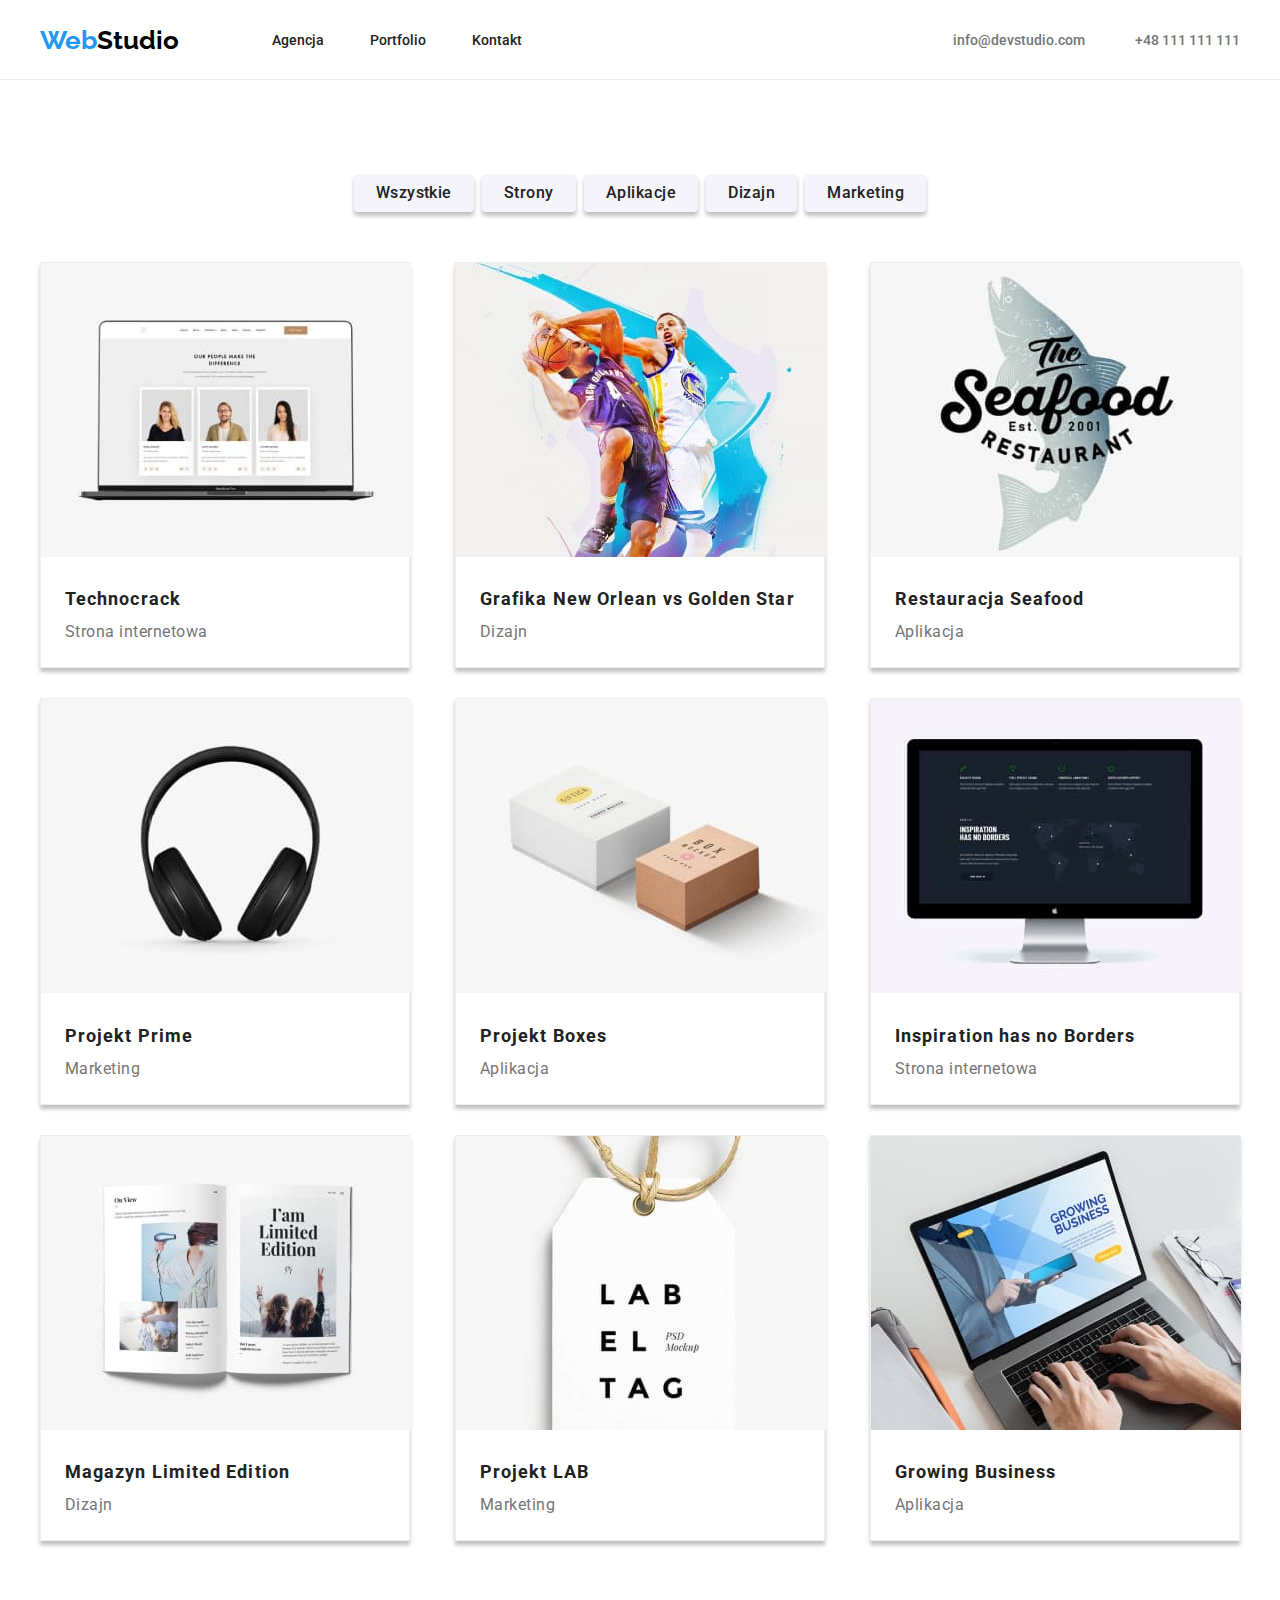
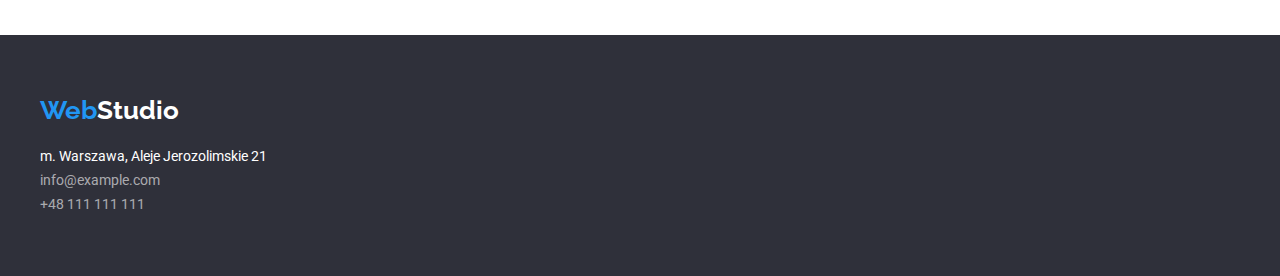
==== commit ff09e4a9: "done" ====
--- a/portfolio.html
+++ b/portfolio.html
@@ -1,6 +1,10 @@
 <!DOCTYPE html>
 <html lang="pl">
   <head>
+    <link
+    rel="stylesheet"
+    href="https://cdnjs.cloudflare.com/ajax/libs/modern-normalize/1.0.0/modern-normalize.min.css"
+    />
     <meta charset="utf-8" />
     <meta http-equiv="x-ua-compatible" content="ie=edge" />
     <meta name="viewport" content="width=device-width, initial-scale=1.0" />
@@ -57,10 +61,9 @@
       </div>
     </header>
     <main>
-    <div class="container">
       <!-- Section 5 -->
-      <section class="section">
-        <section class="portfolio-buttons">
+      <section class="portfolio-buttons section">
+        <div class="container">
           <ul class="portfolio-buttons-list">
             <li class="portfolio-buttons-list-item">
               <button type="button" class="button-portfolio">
@@ -88,33 +91,35 @@
               </button>
             </li>
           </ul>
-        </section>
+        </div>
+      </section>
       <!-- Section 6 -->
-        <section class="portfolio-projects"> 
+      <section class="portfolio-projects section"> 
+        <div class="container">
           <ul class="portfolio-projects-list">
             <li class="portfolio-projects-list-item">
-              <figure>
+              <figure class="portfolio-projects-image">
                 <img
                   src="./images/technocrack.jpg"
                   alt="projekt strony internetowej"
                   width="370"
                   height="294"
                 />
-                <figcaption>
+                <figcaption class="portfolio-projects-caption">
                   <h4 class="portfolio-name">Technocrack</h4>
                   <p class="affiliation">Strona internetowa</p>
                 </figcaption>
               </figure>
             </li>
             <li class="portfolio-projects-list-item">
-              <figure>
+              <figure class="portfolio-projects-image">
                 <img
                   src="./images/grafika-new-orlean.jpg"
                   alt="zawodnicy koszykówki"
                   width="370"
                   height="294"
                 />
-                <figcaption>
+                <figcaption class="portfolio-projects-caption">
                   <h4 class="portfolio-name">
                     Grafika New Orlean vs Golden Star
                   </h4>
@@ -123,107 +128,106 @@
               </figure>
             </li>
             <li class="portfolio-projects-list-item">
-              <figure>
+              <figure class="portfolio-projects-image">
                 <img
                   src="./images/restauracja-apka.jpg"
                   alt="logo restauracji"
                   width="370"
                   height="294"
                 />
-                <figcaption>
+                <figcaption class="portfolio-projects-caption">
                   <h4 class="portfolio-name">Restauracja Seafood</h4>
                   <p class="affiliation">Aplikacja</p>
                 </figcaption>
               </figure>
             </li>
             <li class="portfolio-projects-list-item">
-              <figure>
+              <figure class="portfolio-projects-image">
                 <img
                   src="./images/projekt-prime.jpg"
                   alt="słuchawki"
                   width="370"
                   height="294"
                 />
-                <figcaption>
+                <figcaption class="portfolio-projects-caption">
                   <h4 class="portfolio-name">Projekt Prime</h4>
                   <p class="affiliation">Marketing</p>
                 </figcaption>
               </figure>
             </li>
             <li class="portfolio-projects-list-item">
-              <figure>
+              <figure class="portfolio-projects-image">
                 <img
                   src="./images/projekt-boxes.jpg"
                   alt="pudełka"
                   width="370"
                   height="294"
                 />
-                <figcaption>
+                <figcaption class="portfolio-projects-caption">
                   <h4 class="portfolio-name">Projekt Boxes</h4>
                   <p class="affiliation">Aplikacja</p>
                 </figcaption>
               </figure>
             </li>
             <li class="portfolio-projects-list-item">
-              <figure>
+              <figure class="portfolio-projects-image">
                 <img
                   src="./images/isnpiration.jpg"
                   alt="ekran komputerowy"
                   width="370"
                   height="294"
                 />
-                <figcaption>
+                <figcaption class="portfolio-projects-caption">
                   <h4 class="portfolio-name">Inspiration has no Borders</h4>
                   <p class="affiliation">Strona internetowa</p>
                 </figcaption>
               </figure>
             </li>
             <li class="portfolio-projects-list-item">
-              <figure>
+              <figure class="portfolio-projects-image">
                 <img
                   src="./images/magazyn.jpg"
                   alt="magazyn"
                   width="370"
                   height="294"
                 />
-                <figcaption>
+                <figcaption class="portfolio-projects-caption">
                   <h4 class="portfolio-name">Magazyn Limited Edition</h4>
                   <p class="affiliation">Dizajn</p>
                 </figcaption>
               </figure>
             </li>
             <li class="portfolio-projects-list-item">
-              <figure>
+              <figure class="portfolio-projects-image">
                 <img
                   src="./images/projekt-lab.jpg"
                   alt="eytkieta"
                   width="370"
                   height="294"
                 />
-                <figcaption>
+                <figcaption class="portfolio-projects-caption">
                   <h4 class="portfolio-name">Projekt LAB</h4>
                   <p class="affiliation">Marketing</p>
                 </figcaption>
               </figure>
             </li>
             <li class="portfolio-projects-list-item">
-              <figure>
+              <figure class="portfolio-projects-image">
                 <img
                   src="./images/growing.jpg"
                   alt="laptop"
                   width="370"
                   height="294"
                 />
-                <figcaption>
+                <figcaption class="portfolio-projects-caption">
                   <h4 class="portfolio-name">Growing Business</h4>
                   <p class="affiliation">Aplikacja</p>
                 </figcaption>
               </figure>
             </li>
           </ul> 
-        </section>
+        </div>
       </section>
-    </div>
     </main>
     <!-- Footer -->
     <footer class="footer">
--- a/css/styles.css
+++ b/css/styles.css
@@ -40,7 +40,6 @@
 .container {
     max-width: 1200px;
     margin: 0 auto;
-    padding: 0 15px;
 }
 
 .section {
@@ -54,6 +53,7 @@
     border-bottom: 1px solid #ececec;
     background-color: #fff;
     padding: 25px 0;
+    height: 80px;
 }
 
 .header-menu {
@@ -185,13 +185,12 @@
     display: flex;
     list-style-type: none;
     flex-wrap: wrap;
-    margin-left: -30px;
     margin-bottom: -30px;
     padding-bottom: 94px;
+    justify-content: space-between;
 }
 
 .section-info-container {
-    margin-left: 30px;
     margin-bottom: 30px;
     max-width: 270px;
 }
@@ -227,20 +226,20 @@
     display: flex;
     flex-wrap: wrap;
     margin-bottom: -30px;
-    margin-left: -30px;
+    justify-content: space-between;
+    
 }
 
 .title-section-list-item {
     margin-bottom: 30px;
-    margin-left: 30px;
 }
 
 .our-team-list {
     list-style-type: none;
     display: flex;
     flex-wrap: wrap;
-    margin-left: -30px;
     margin-bottom: -30px;
+    justify-content: space-between;
 }
 
 .our-team-list-item {
@@ -248,7 +247,6 @@
     text-align: center;
     box-shadow: 0px 1px 3px rgba(0, 0, 0, 0.12), 0px 1px 1px rgba(0, 0, 0, 0.14), 0px 2px 1px rgba(0, 0, 0, 0.2);
     border-radius: 0px 0px 4px 4px;
-    margin-left: 30px;
     margin-bottom: 30px;
 }
 
@@ -276,6 +274,14 @@
 
 
 /* Section portfolio */
+
+.portfolio-buttons {
+    padding-bottom: 0px;
+}
+
+.portfolio-projects {
+    padding-top: 0px;
+}
 
 .button-portfolio {
     background-color: var(--button-grey);
@@ -283,6 +289,7 @@
     border: 0px;
     padding: 6px 22px;
     border-radius: 4px;
+    box-shadow: 0px 4px 4px rgba(0, 0, 0, 0.25);
 
 }
 
@@ -303,46 +310,60 @@
     letter-spacing: 0.03em;
 }
 
+.portfolio-buttons-list {
+    display: flex;
+    justify-content: center;
+    list-style-type: none;
+    flex-wrap: wrap;
+    margin-left: -8px;
+    margin-bottom: -8px;
+    padding-bottom: 50px;
+    
+}
+
+.portfolio-buttons-list-item {
+    margin-left: 8px;
+    margin-bottom: 8px;
+}
+
+.portfolio-projects-list {
+    list-style-type: none;
+    display: flex;
+    flex-wrap: wrap;
+    margin-bottom: -30px;
+    justify-content: space-between;
+}
+
+
+
+.portfolio-projects-list-item {
+    margin-bottom: 30px;
+    max-width: 370px;
+    border: 1px solid #EEEEEE;
+    box-shadow: 0px 4px 4px rgba(0, 0, 0, 0.25);
+}
+
+.portfolio-projects-image {
+    margin: 0px;
+}
+
 .portfolio-name {
     font-weight: 700;
     font-size: 18px;
     line-height: 2em;
     color: var(--lighter-black);
+    letter-spacing: 0.06em;
 }
 
 .affiliation {
     font-size: 16px;
     line-height: 1.88em;
     color: var(--main-grey);
-}
-
-.portfolio-buttons-list {
-    display: flex;
-    justify-content: center;
-    list-style-type: none;
-    flex-wrap: wrap;
-    margin-left: -8px;
-    margin-bottom: -8px;
-    padding-bottom: 50px;
-}
-
-.portfolio-buttons-list-item {
-    margin-left: 8px;
-    margin-bottom: 8px;
-}
-
-.portfolio-projects-list {
-    list-style-type: none;
-    display: flex;
-    flex-wrap: wrap;
-    margin-left: -30px;
-    margin-bottom: -30px;
-}
-
-.portfolio-projects-list-item {
-    margin-left: 30px;
-    margin-bottom: 30px;
-    max-width: 370px;
+    letter-spacing: 0.03em;
+}
+
+.portfolio-projects-caption {
+    margin: 20px 24px 20px 24px;
 }
 
 /*Footer*/
